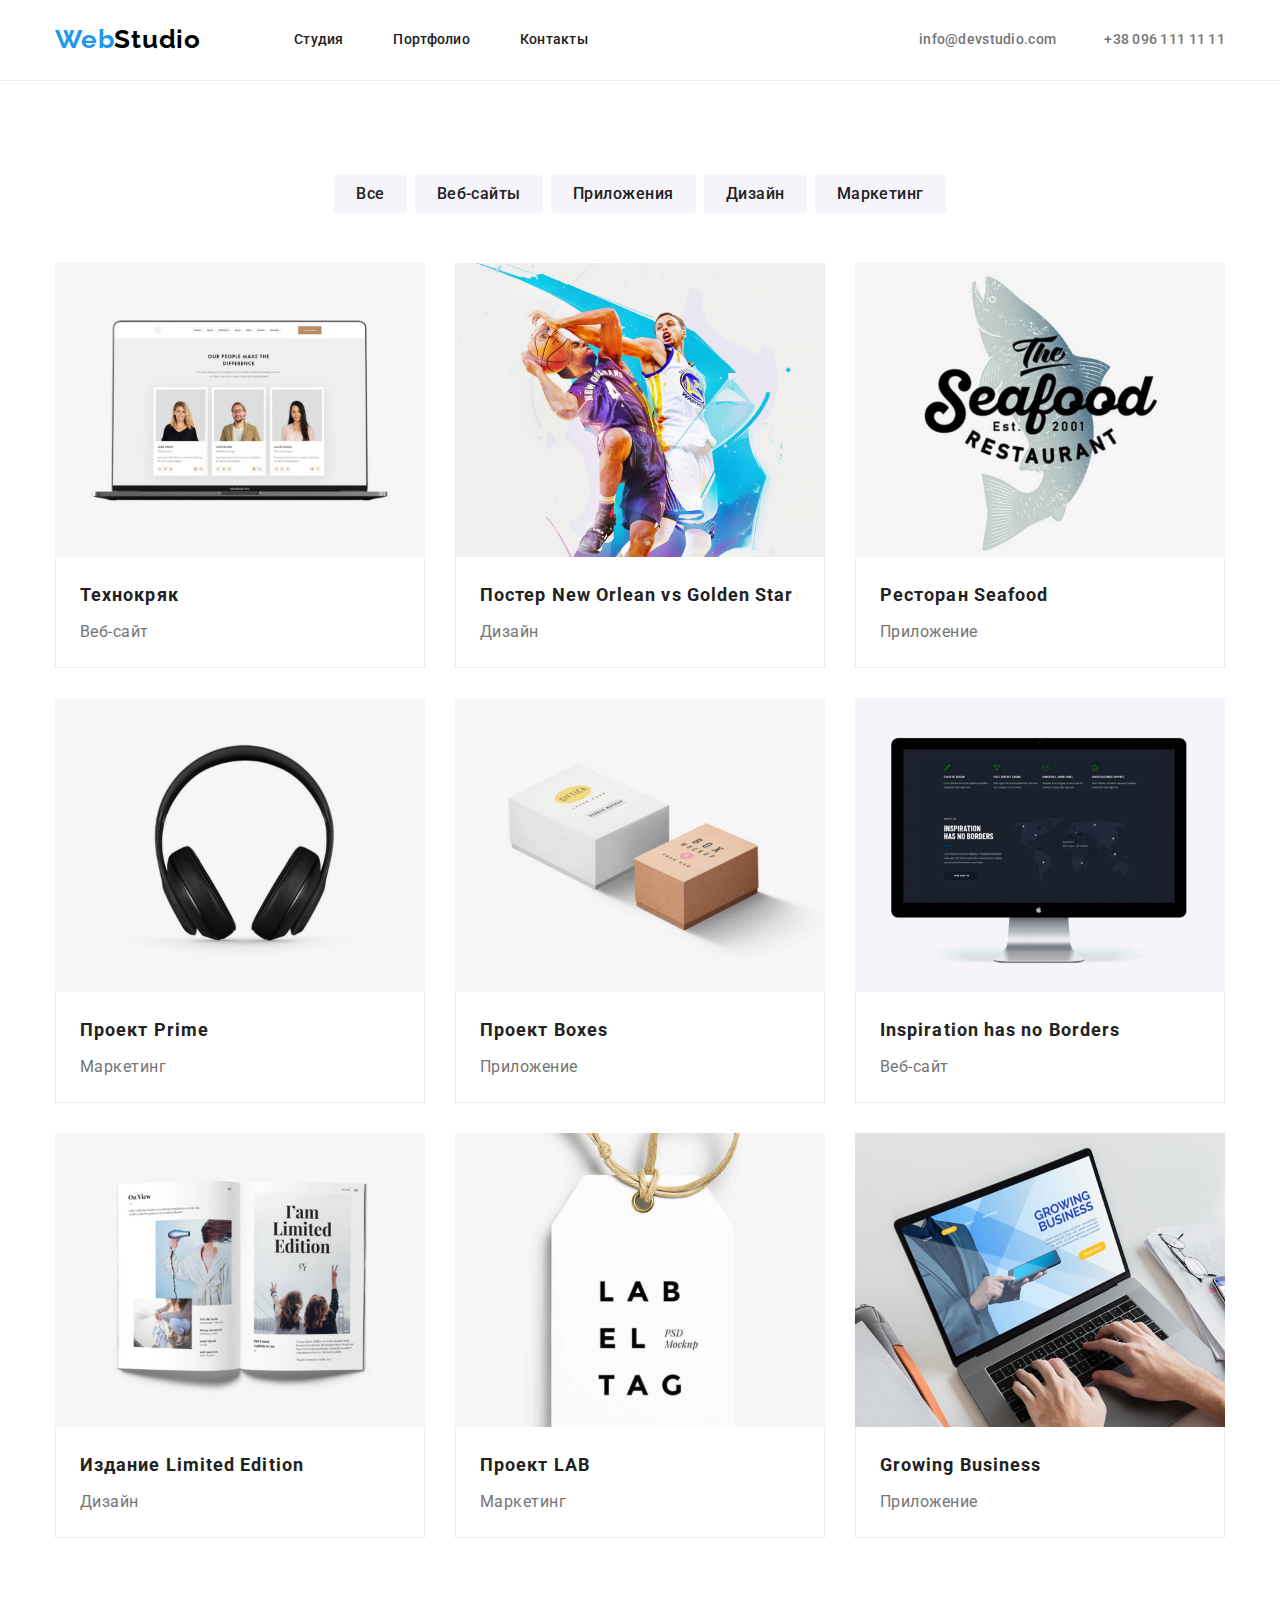
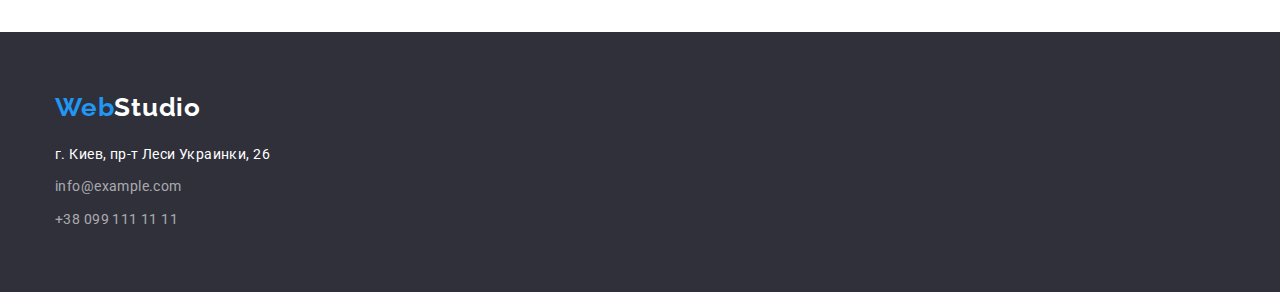
==== portfolio.html @ d11602b2 "Initial commit" ====
<!DOCTYPE html>
<html lang="en">
  <head>
    <meta charset="UTF-8" />
    <meta http-equiv="X-UA-Compatible" content="IE=edge" />
    <meta name="viewport" content="width=\, initial-scale=1.0" />
    <title>Document</title>
    <link
      rel="stylesheet"
      href="https://cdnjs.cloudflare.com/ajax/libs/modern-normalize/1.0.0/modern-normalize.min.css"
    />
    <link rel="stylesheet" href="css/styles.css" />
    <link rel="preconnect" href="https://fonts.googleapis.com" />
    <link rel="preconnect" href="https://fonts.gstatic.com" crossorigin />
    <link
      href="https://fonts.googleapis.com/css2?family=Raleway:wght@700&family=Roboto:wght@400;500;700;900&display=swap"
      rel="stylesheet"
    />
  </head>
  <body>
    <header>
      <div class="container">
        <a href="index.html" class="accent-logo"
          >Web<span class="header-logo">Studio</span></a
        >
        <nav>
          <ul class="site-nav">
            <li><a class="link" href="index.html">Студия</a></li>
            <li><a class="link" href="portfolio.html">Портфолио</a></li>
            <li><a class="link" href="">Контакты</a></li>
          </ul>
        </nav>
        <ul class="auth-nav">
          <li>
            <a class="link" href="mailto:info@devstudio.com"
              >info@devstudio.com</a
            >
          </li>
          <li>
            <a class="link" href="tel:+380961111111">+38 096 111 11 11</a>
          </li>
        </ul>
      </div>
    </header>
    <main>
      <section class="section">
        <div class="container">
          <ul class="portfolio-buttons">
            <li>
              <button class="portfolio-button" type="button">Все</button>
            </li>
            <li>
              <button class="portfolio-button" type="button">Веб-сайты</button>
            </li>
            <li>
              <button class="portfolio-button" type="button">Приложения</button>
            </li>
            <li>
              <button class="portfolio-button" type="button">Дизайн</button>
            </li>
            <li>
              <button class="portfolio-button" type="button">Маркетинг</button>
            </li>
          </ul>
          <ul class="portfolio-list">
            <li class="portfolio-item">
              <img
                src="images/portfolio/portfolio1.jpg"
                width="370"
                alt="Сторінка сайту"
              />
              <div>
                <h3 class="title">Технокряк</h3>
                <p class="description">Веб-сайт</p>
              </div>
            </li>
            <li class="portfolio-item">
              <img
                src="images/portfolio/portfolio2.jpg"
                width="370"
                alt="Постер"
              />
              <div>
                <h3 class="title">Постер New Orlean vs Golden Star</h3>
                <p class="description">Дизайн</p>
              </div>
            </li>
            <li class="portfolio-item">
              <img
                src="images/portfolio/portfolio3.jpg"
                width="370"
                alt="Вивіска"
              />
              <div>
                <h3 class="title">Ресторан Seafood</h3>
                <p class="description">Приложение</p>
              </div>
            </li>
            <li class="portfolio-item">
              <img
                src="images/portfolio/portfolio4.jpg"
                width="370"
                alt="Навушники"
              />
              <div>
                <h3 class="title">Проект Prime</h3>
                <p class="description">Маркетинг</p>
              </div>
            </li>
            <li class="portfolio-item">
              <img
                src="images/portfolio/portfolio5.jpg"
                width="370"
                alt="Коробки"
              />
              <div>
                <h3 class="title">Проект Boxes</h3>
                <p class="description">Приложение</p>
              </div>
            </li>
            <li class="portfolio-item">
              <img
                src="images/portfolio/portfolio6.jpg"
                width="370"
                alt="Монітор"
              />
              <div>
                <h3 class="title">Inspiration has no Borders</h3>
                <p class="description">Веб-сайт</p>
              </div>
            </li>
            <li class="portfolio-item">
              <img
                src="images/portfolio/portfolio7.jpg"
                width="370"
                alt="Журнал"
              />
              <div>
                <h3 class="title">Издание Limited Edition</h3>
                <p class="description">Дизайн</p>
              </div>
            </li>
            <li class="portfolio-item">
              <img
                src="images/portfolio/portfolio8.jpg"
                width="370"
                alt="Бірка"
              />
              <div>
                <h3 class="title">Проект LAB</h3>
                <p class="description">Маркетинг</p>
              </div>
            </li>
            <li class="portfolio-item">
              <img
                src="images/portfolio/portfolio9.jpg"
                width="370"
                alt="Ноутбук"
              />
              <div>
                <h3 class="title">Growing Business</h3>
                <p class="description">Приложение</p>
              </div>
            </li>
          </ul>
        </div>
      </section>
    </main>
    <footer>
      <div class="container">
        <a href="index.html" class="accent-logo"
          >Web<span class="footer-logo">Studio</span></a
        >
        <address>
          <ul class="contacts">
            <li>
              <a class="location" href="https://goo.gl/maps/zgAAQjGGRxUYH8686"
                >г. Киев, пр-т Леси Украинки, 26</a
              >
            </li>
            <li>
              <a href="mailto:info@example.com">info@example.com</a>
            </li>
            <li><a href="tel:+380991111111">+38 099 111 11 11</a></li>
          </ul>
        </address>
      </div>
    </footer>
  </body>
</html>
---- css/styles.css ----
:root {
  --primary-text-color: rgba(33, 33, 33, 1);
  --secondary-text-color: rgba(117, 117, 117, 1);
  --primary-bg-color: rgba(255, 255, 255, 1);
  --secondary-bg-color: rgba(47, 48, 58, 1);
  --button-bg-color: rgba(33, 150, 243, 1);
  --team-section-bg-color: rgba(245, 244, 250, 1);
}

h1,
h2,
h3,
h4,
h5,
h6 {
  margin: 0;
}

p {
  margin: 0;
}

ul {
  margin: 0;
  padding: 0;
  list-style: none;
}

a:link {
  text-decoration: none;
}

a:visited {
  text-decoration: none;
}

a:hover {
  text-decoration: none;
}

a:active {
  text-decoration: none;
}

.container {
  width: 1200px;
  margin: 0 auto;
  padding: 0 15px;
}

.section {
  padding-top: 94px;
  padding-bottom: 94px;
}

body {
  color: var(--primary-text-color);
  font-family: "Roboto";
}

header {
  border-bottom: 1px solid rgba(236, 236, 236, 1);
  padding-top: 24px;
  padding-bottom: 25px;
}

header div {
  display: flex;
  justify-content: space-between;
  align-items: center;
}

footer {
  background-color: var(--secondary-bg-color);
  padding-top: 60px;
  padding-bottom: 60px;
}

.accent-logo {
  color: var(--button-bg-color);
  font-family: Raleway;
  font-weight: 700;
  font-size: 26px;
  line-height: 1.19;
  letter-spacing: 0.03em;
}

.header-logo {
  color: rgba(0, 0, 0, 1);
}

.footer-logo {
  color: var(--primary-bg-color);
}

.main-title {
  background-color: var(--secondary-bg-color);
  padding-top: 200px;
  padding-bottom: 200px;
  text-align: center;
}

.order-button {
  background-color: var(--button-bg-color);
  color: var(--primary-bg-color);
  font-family: "Roboto";
  font-weight: 700;
  font-size: 16px;
  line-height: 1.87;
  letter-spacing: 0.06em;
  box-shadow: 0px 4px 4px rgba(0, 0, 0, 0.15);
  border-radius: 4px;
  border: 0;
  cursor: pointer;
  width: 200px;
  height: 50px;
}

.main-title .text {
  color: var(--primary-bg-color);
  font-weight: 900;
  font-size: 44px;
  line-height: 1.36;
  letter-spacing: 0.06em;
  text-transform: uppercase;
  width: 696px;
  margin: 0 auto 30px;
}

.site-nav {
  display: flex;
  justify-content: space-between;
  align-items: center;
  width: 294px;
  margin-right: 331px;
  margin-left: 93px;
}

.auth-nav {
  display: flex;
  justify-content: space-between;
  align-items: center;
  width: 307px;
}

.site-nav .link {
  color: var(--primary-text-color);
  font-weight: 500;
  font-size: 14px;
  line-height: 1.14;
  letter-spacing: 0.02em;
}

.site-nav .link:hover,
.site-nav .link:focus {
  color: var(--button-bg-color);
}

.auth-nav .link {
  color: var(--secondary-text-color);
  font-weight: 500;
  font-size: 14px;
  line-height: 1.14;
  letter-spacing: 0.02em;
}

.auth-nav .link:hover,
.auth-nav .link:focus {
  color: var(--button-bg-color);
}

.feature-list {
  display: flex;
  justify-content: space-between;
  align-items: center;
}

.feature-list li {
  width: 270px;
}

.feature-list .title {
  color: var(--primary-text-color);
  font-weight: 700;
  font-size: 14px;
  line-height: 1.14;
  letter-spacing: 0.03em;
  text-transform: uppercase;
  margin-bottom: 10px;
}

.feature-list .text {
  color: var(--secondary-text-color);
  font-size: 14px;
  line-height: 1.71;
  letter-spacing: 0.03em;
}

.about {
  padding-top: 0;
}

.about-title {
  color: var(--primary-text-color);
  font-weight: 700;
  font-size: 36px;
  line-height: 1.17;
  text-align: center;
  letter-spacing: 0.03em;
  margin-bottom: 50px;
}

.about-images {
  display: flex;
  justify-content: space-between;
  align-items: center;
}

.about-images img {
  display: block;
}

.team {
  background-color: var(--team-section-bg-color);
}

.team .title {
  color: var(--primary-text-color);
  font-weight: 700;
  font-size: 36px;
  line-height: 1.17;
  text-align: center;
  letter-spacing: 0.03em;
  margin-bottom: 50px;
}

.team-list {
  display: flex;
  justify-content: space-between;
  align-items: center;
}

.team-member {
  background-color: var(--primary-bg-color);
  box-shadow: 0px 1px 3px rgba(0, 0, 0, 0.12), 0px 1px 1px rgba(0, 0, 0, 0.14),
    0px 2px 1px rgba(0, 0, 0, 0.2);
  border-radius: 0px 0px 4px 4px;
  width: 270px;
}

.team-member div {
  padding: 30px 0;
}

.team-member .name {
  color: var(--primary-text-color);
  font-weight: 500;
  font-size: 16px;
  line-height: 1.19;
  text-align: center;
  letter-spacing: 0.03em;
  margin-bottom: 10px;
}

.team-member .position {
  color: var(--secondary-text-color);
  font-size: 16px;
  line-height: 1.19;
  text-align: center;
  letter-spacing: 0.03em;
}

.contacts {
  text-align: left;
  width: 231px;
  margin-top: 20px;
  margin-bottom: -9px;
}

.contacts li {
  margin-bottom: 9px;
}

.contacts a {
  color: rgba(255, 255, 255, 0.6);
  font-style: normal;
  font-size: 14px;
  line-height: 1.71;
  letter-spacing: 0.03em;
}

.contacts .location {
  color: var(--primary-bg-color);
}

.portfolio-buttons {
  display: flex;
  justify-content: center;
  align-items: center;
  margin-bottom: 50px;
}

.portfolio-buttons li {
  margin-right: 8px;
}

.portfolio-buttons li:last-child {
  margin-right: 0px;
}

.portfolio-button {
  background-color: var(--team-section-bg-color);
  color: var(--primary-text-color);
  font-family: "Roboto";
  font-weight: 500;
  font-size: 16px;
  line-height: 1.62;
  text-align: center;
  letter-spacing: 0.03em;
  border-radius: 4px;
  border: 0;
  padding: 6px 22px;
  cursor: pointer;
}

.portfolio-button:hover,
.portfolio-button:focus {
  color: var(--primary-bg-color);
  background-color: var(--button-bg-color);
  box-shadow: 0px 3px 1px rgba(0, 0, 0, 0.1), 0px 1px 2px rgba(0, 0, 0, 0.08),
    0px 2px 2px rgba(0, 0, 0, 0.12);
}

.portfolio-list {
  display: flex;
  flex-wrap: wrap;
  margin-right: -30px;
  margin-bottom: -30px;
}

.portfolio-item {
  margin-right: 30px;
  margin-bottom: 30px;
}

.portfolio-item img {
  display: block;
}

.portfolio-item div {
  border-width: 0px 1px 1px;
  border-style: solid;
  border-color: rgba(238, 238, 238, 1);
  padding: 20px 24px;
}

.portfolio-item .title {
  color: var(--primary-text-color);
  font-weight: 700;
  font-size: 18px;
  line-height: 2;
  letter-spacing: 0.06em;
  margin-bottom: 4px;
}

.portfolio-item .description {
  color: var(--secondary-text-color);
  font-size: 16px;
  line-height: 1.87;
  letter-spacing: 0.03em;
}
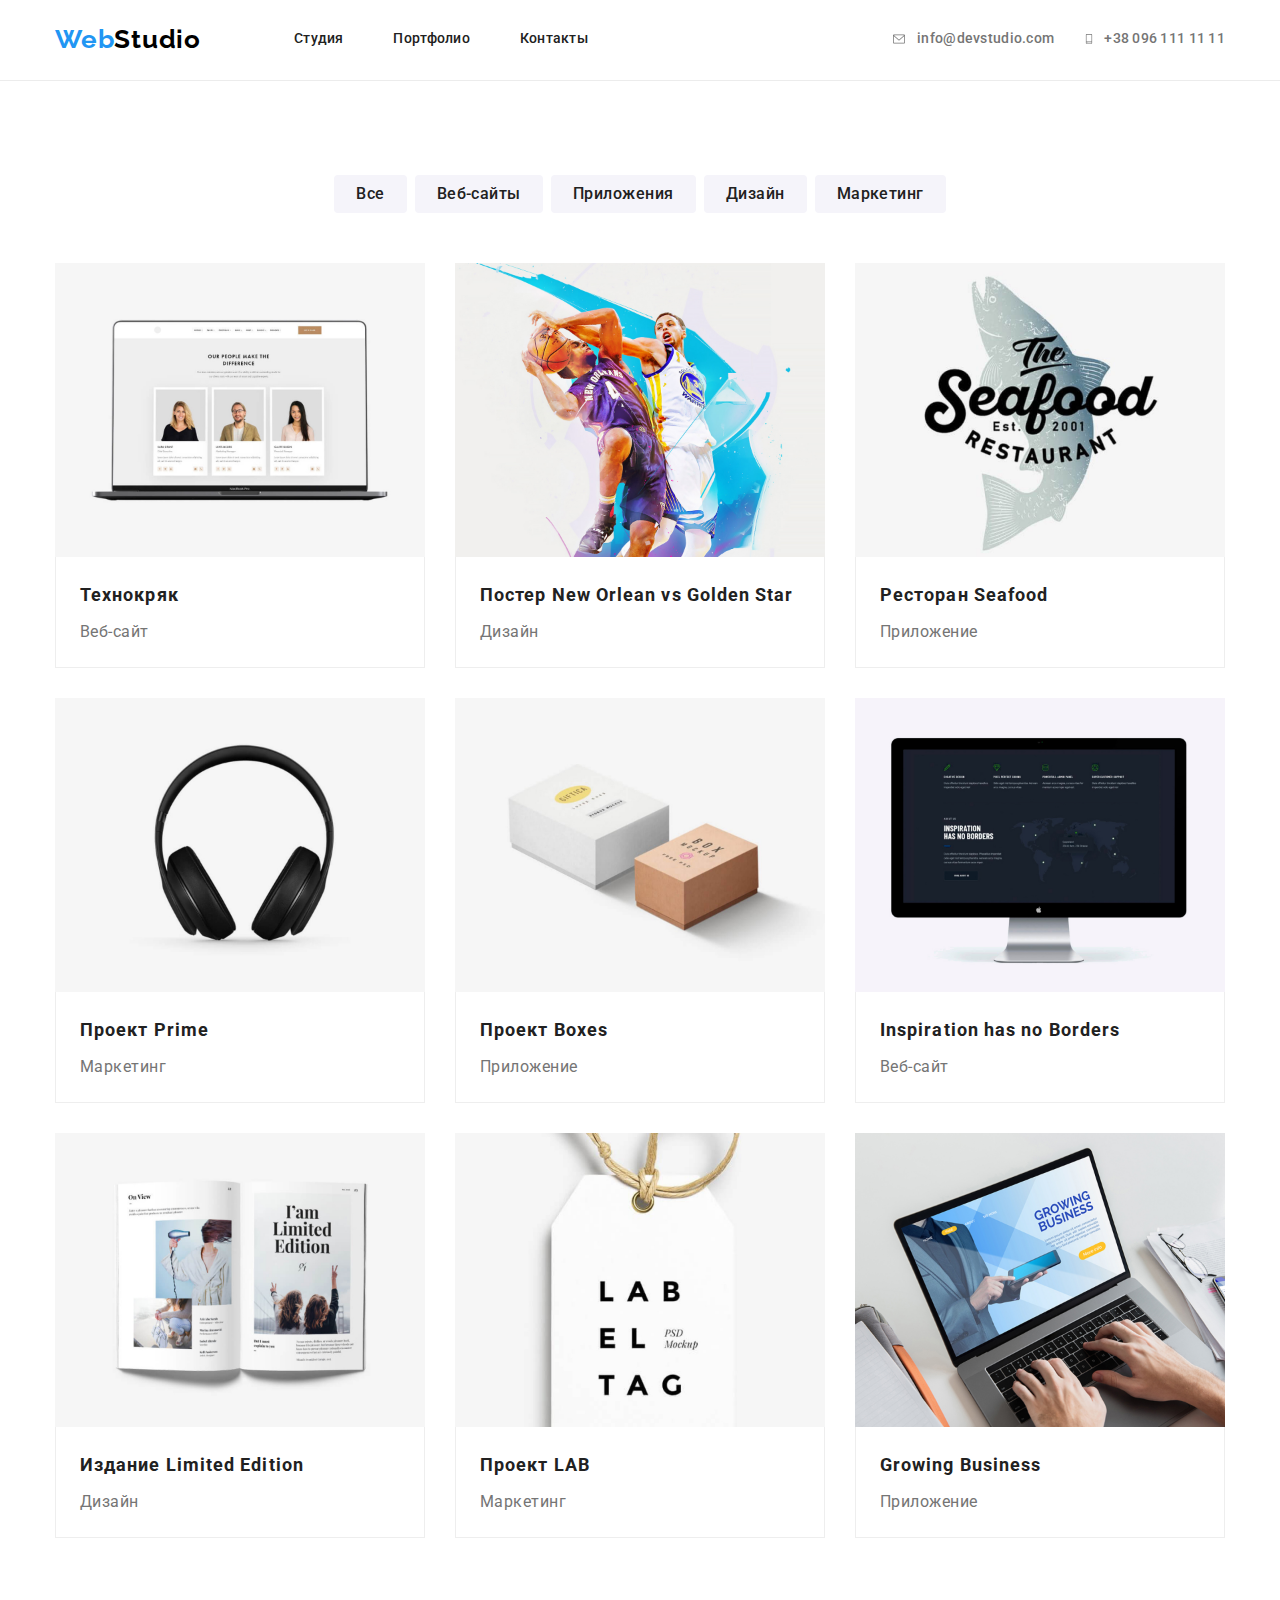
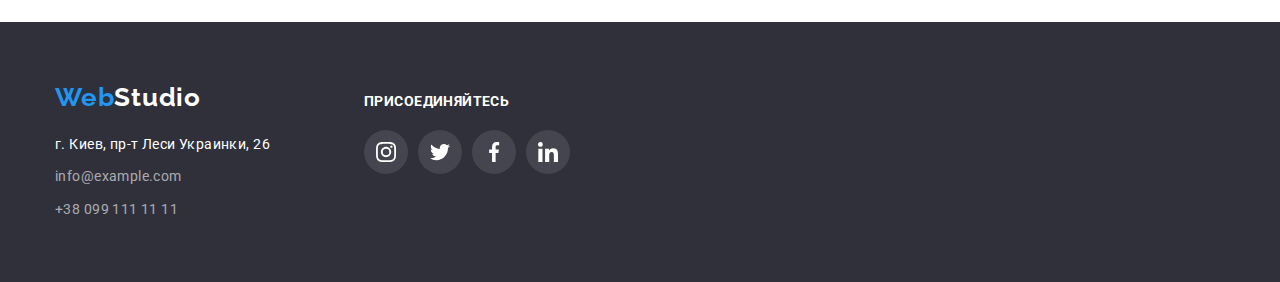
==== commit ae3a12bb: "Додано іконки в секції main та footer,додано градієнти, додано зображення до секції main-title." ====
--- a/portfolio.html
+++ b/portfolio.html
@@ -31,13 +31,21 @@
           </ul>
         </nav>
         <ul class="auth-nav">
-          <li>
-            <a class="link" href="mailto:info@devstudio.com"
-              >info@devstudio.com</a
+          <li class="studio-item">
+            <a class="link" href="mailto:info@devstudio.com">
+              <svg class="studio-icon" width="16" height="12">
+                <use href="./images/icons.svg#icon-mail"></use>
+              </svg>
+              info@devstudio.com</a
             >
           </li>
-          <li>
-            <a class="link" href="tel:+380961111111">+38 096 111 11 11</a>
+          <li class="studio-item">
+            <a class="link" href="tel:+380961111111">
+              <svg class="studio-icon" width="10" height="16">
+                <use href="./images/icons.svg#icon-phone"></use>
+              </svg>
+              +38 096 111 11 11</a
+            >
           </li>
         </ul>
       </div>
@@ -168,22 +176,81 @@
     </main>
     <footer>
       <div class="container">
-        <a href="index.html" class="accent-logo"
-          >Web<span class="footer-logo">Studio</span></a
-        >
-        <address>
-          <ul class="contacts">
-            <li>
-              <a class="location" href="https://goo.gl/maps/zgAAQjGGRxUYH8686"
-                >г. Киев, пр-т Леси Украинки, 26</a
-              >
-            </li>
-            <li>
-              <a href="mailto:info@example.com">info@example.com</a>
-            </li>
-            <li><a href="tel:+380991111111">+38 099 111 11 11</a></li>
-          </ul>
-        </address>
+        <div class="footer">
+          <div>
+            <a href="index.html" class="accent-logo"
+              >Web<span class="footer-logo">Studio</span></a
+            >
+            <address>
+              <ul class="contacts">
+                <li>
+                  <a
+                    class="location"
+                    href="https://goo.gl/maps/zgAAQjGGRxUYH8686"
+                    >г. Киев, пр-т Леси Украинки, 26</a
+                  >
+                </li>
+                <li>
+                  <a href="mailto:info@example.com">info@example.com</a>
+                </li>
+                <li><a href="tel:+380991111111">+38 099 111 11 11</a></li>
+              </ul>
+            </address>
+          </div>
+          <div class="container-join">
+            <h3 class="join">присоединяйтесь</h3>
+            <ul class="socials-list">
+              <li class="social-item">
+                <a
+                  class="social-link link"
+                  href=""
+                  target="blank"
+                  aria-label="icon-instagram іконка"
+                >
+                  <svg class="socials-icon" width="20" height="20">
+                    <use href="./images/icons.svg#icon-instagram"></use>
+                  </svg>
+                </a>
+              </li>
+              <li class="social-item">
+                <a
+                  class="social-link link"
+                  href=""
+                  target="blank"
+                  aria-label="icon-twitter іконка"
+                >
+                  <svg class="socials-icon" width="20" height="20">
+                    <use href="./images/icons.svg#icon-twitter"></use>
+                  </svg>
+                </a>
+              </li>
+              <li class="social-item">
+                <a
+                  class="social-link link"
+                  href=""
+                  target="blank"
+                  aria-label="icon-facebook іконка"
+                >
+                  <svg class="socials-icon" width="20" height="20">
+                    <use href="./images/icons.svg#icon-facebook"></use>
+                  </svg>
+                </a>
+              </li>
+              <li class="social-item">
+                <a
+                  class="social-link link"
+                  href=""
+                  target="blank"
+                  aria-label="icon-linkedin іконка"
+                >
+                  <svg class="socials-icon" width="20" height="20">
+                    <use href="./images/icons.svg#icon-linkedin"></use>
+                  </svg>
+                </a>
+              </li>
+            </ul>
+          </div>
+        </div>
       </div>
     </footer>
   </body>
--- a/css/styles.css
+++ b/css/styles.css
@@ -50,7 +50,7 @@
 
 .section {
   padding-top: 94px;
-  padding-bottom: 94px;
+  padding-bottom: 84px;
 }
 
 body {
@@ -83,6 +83,7 @@
   font-size: 26px;
   line-height: 1.19;
   letter-spacing: 0.03em;
+  margin-right: 93px;
 }
 
 .header-logo {
@@ -98,6 +99,11 @@
   padding-top: 200px;
   padding-bottom: 200px;
   text-align: center;
+  background-image: linear-gradient(#2f303a66, #2f303a66),
+    url(../images/index/img_overlay.jpg);
+  background-repeat: no-repeat;
+  background-position: center;
+  box-shadow: 0px 4px 4px rgba(0, 0, 0, 0.25);
 }
 
 .order-button {
@@ -132,15 +138,30 @@
   justify-content: space-between;
   align-items: center;
   width: 294px;
-  margin-right: 331px;
-  margin-left: 93px;
 }
 
 .auth-nav {
   display: flex;
   justify-content: space-between;
   align-items: center;
-  width: 307px;
+  margin-left: auto;
+}
+
+.studio-item + .studio-item {
+  margin-left: 30px;
+}
+
+.link {
+  display: flex;
+  justify-content: space-between;
+  align-items: center;
+
+  color: #757575;
+}
+
+.studio-icon {
+  margin-right: 10px;
+  fill: currentColor;
 }
 
 .site-nav .link {
@@ -179,6 +200,18 @@
   width: 270px;
 }
 
+.feature-icon .icons-list {
+  height: 120px;
+  width: 270px;
+  padding: 25px 100px;
+  background: #f5f4fa;
+  margin-bottom: 30px;
+}
+
+.icons-list {
+  background-color: #757575;
+}
+
 .feature-list .title {
   color: var(--primary-text-color);
   font-weight: 700;
@@ -268,6 +301,82 @@
   line-height: 1.19;
   text-align: center;
   letter-spacing: 0.03em;
+  margin-bottom: 16px;
+}
+
+.socials-list {
+  display: flex;
+  justify-content: center;
+  align-items: center;
+}
+
+.socials-list {
+  padding: 0 32px;
+}
+
+.social-link {
+  display: flex;
+  justify-content: center;
+  text-align: center;
+  width: 44px;
+  height: 44px;
+  background-color: #fff;
+  border-radius: 50%;
+}
+
+.social-link:hover {
+  background-color: var(--button-bg-color);
+}
+
+.social-link:hover svg {
+  fill: white;
+}
+
+.social-item svg {
+  fill: #757575;
+}
+
+.social-item + .social-item {
+  padding-left: 10px;
+}
+
+.companies .title {
+  text-align: center;
+  font-weight: 700;
+  font-size: 36px;
+  line-height: 1.16;
+  letter-spacing: 0.03em;
+  margin-bottom: 50px;
+}
+
+.clients-icon {
+  display: flex;
+  justify-content: space-between;
+  text-align: center;
+  align-items: center;
+}
+
+.clients-list {
+  display: inline-block;
+  border: 1px solid #afb1b8;
+  border-radius: 4px;
+  padding: 16px 32px;
+  width: 170px;
+  fill: #afb1b8;
+  cursor: pointer;
+}
+
+.clients-list:hover {
+  border-color: var(--button-bg-color);
+  fill: var(--button-bg-color);
+}
+
+.clients-list:hover .icons {
+  fill: var(--button-bg-color);
+}
+
+.clients-list + .clients-list {
+  margin-left: 30px;
 }
 
 .contacts {
@@ -343,6 +452,12 @@
   margin-bottom: 30px;
 }
 
+.portfolio-item:hover {
+  cursor: pointer;
+  box-shadow: 0px 1px 1px rgba(0, 0, 0, 0.12), 0px 4px 4px rgba(0, 0, 0, 0.06),
+    1px 4px 6px rgba(0, 0, 0, 0.16);
+}
+
 .portfolio-item img {
   display: block;
 }
@@ -369,3 +484,35 @@
   line-height: 1.87;
   letter-spacing: 0.03em;
 }
+
+.footer {
+  display: inline-flex;
+  align-items: baseline;
+}
+
+.container-join {
+  margin-left: 70px;
+  width: 206px;
+}
+
+.container-join .join {
+  font-weight: 700;
+  font-size: 14px;
+  line-height: 1.14;
+  letter-spacing: 0.03em;
+  text-transform: uppercase;
+  color: #ffffff;
+  margin-bottom: 20px;
+}
+
+.footer .social-link {
+  background: rgba(255, 255, 255, 0.1);
+}
+
+.footer .socials-icon {
+  fill: #ffffff;
+}
+
+.footer .social-link:hover {
+  background-color: var(--button-bg-color);
+}
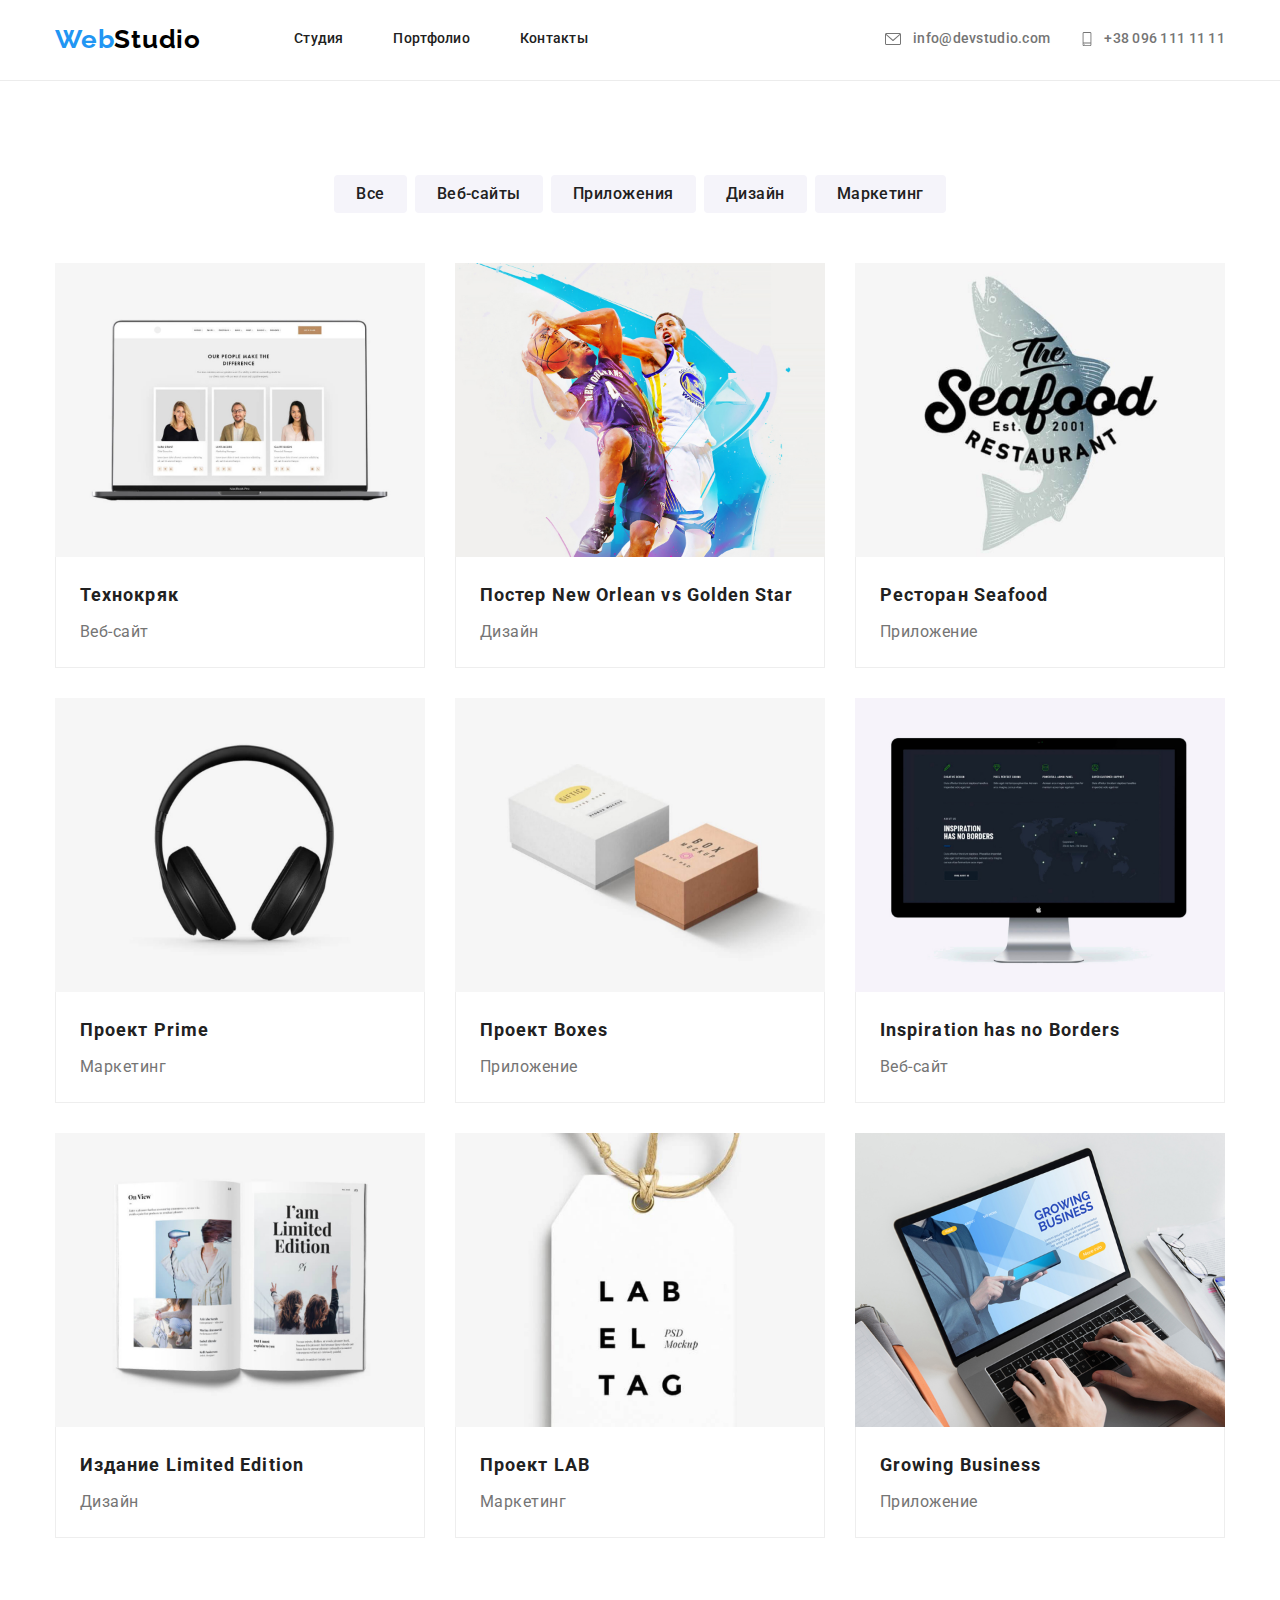
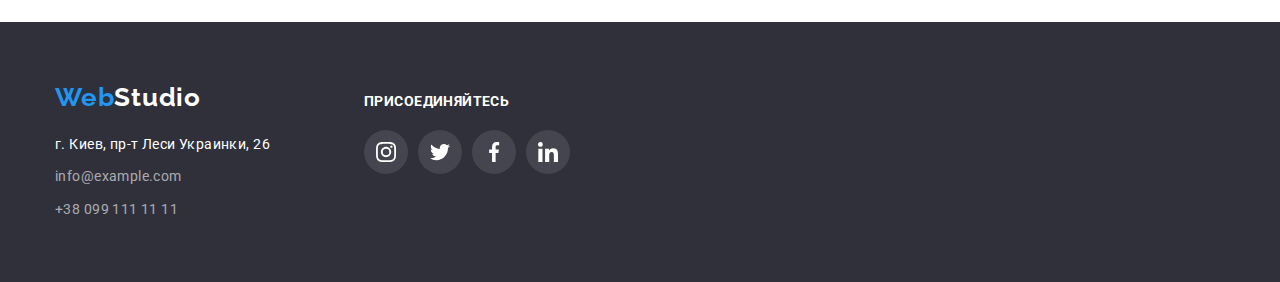
==== commit f44d058c: "Внесено зміни до завдання" ====
--- a/portfolio.html
+++ b/portfolio.html
@@ -33,7 +33,7 @@
         <ul class="auth-nav">
           <li class="studio-item">
             <a class="link" href="mailto:info@devstudio.com">
-              <svg class="studio-icon" width="16" height="12">
+              <svg class="studio-icon" width="20" height="16">
                 <use href="./images/icons.svg#icon-mail"></use>
               </svg>
               info@devstudio.com</a
@@ -41,7 +41,7 @@
           </li>
           <li class="studio-item">
             <a class="link" href="tel:+380961111111">
-              <svg class="studio-icon" width="10" height="16">
+              <svg class="studio-icon" width="14" height="20">
                 <use href="./images/icons.svg#icon-phone"></use>
               </svg>
               +38 096 111 11 11</a
--- a/css/styles.css
+++ b/css/styles.css
@@ -201,15 +201,13 @@
 }
 
 .feature-icon .icons-list {
+  display: flex;
+  justify-content: center;
+  align-items: center;
   height: 120px;
   width: 270px;
-  padding: 25px 100px;
-  background: #f5f4fa;
+  background-color: #f5f4fa;
   margin-bottom: 30px;
-}
-
-.icons-list {
-  background-color: #757575;
 }
 
 .feature-list .title {
@@ -310,10 +308,6 @@
   align-items: center;
 }
 
-.socials-list {
-  padding: 0 32px;
-}
-
 .social-link {
   display: flex;
   justify-content: center;
@@ -324,20 +318,22 @@
   border-radius: 50%;
 }
 
-.social-link:hover {
+.social-link:hover,
+.social-link:focus {
   background-color: var(--button-bg-color);
 }
 
-.social-link:hover svg {
+.social-link:hover svg,
+.social-link:focus svg {
   fill: white;
 }
 
 .social-item svg {
-  fill: #757575;
+  fill: #afb1b8;
 }
 
 .social-item + .social-item {
-  padding-left: 10px;
+  margin-left: 10px;
 }
 
 .companies .title {
@@ -356,23 +352,29 @@
   align-items: center;
 }
 
-.clients-list {
-  display: inline-block;
+.clients-icon .icons {
+  display: flex;
+  justify-content: center;
+  align-items: center;
   border: 1px solid #afb1b8;
   border-radius: 4px;
-  padding: 16px 32px;
+  height: 92px;
   width: 170px;
+}
+
+.clients-icon svg {
   fill: #afb1b8;
-  cursor: pointer;
-}
-
-.clients-list:hover {
-  border-color: var(--button-bg-color);
-  fill: var(--button-bg-color);
-}
-
-.clients-list:hover .icons {
-  fill: var(--button-bg-color);
+}
+
+.clients-icon .icons:hover,
+.clients-icon .icons:focus {
+  border-color: #2196f3;
+  fill: #2196f3;
+}
+
+.clients-icon .icons:hover svg,
+.clients-icon .icons:focus svg {
+  fill: #2196f3;
 }
 
 .clients-list + .clients-list {
@@ -513,6 +515,7 @@
   fill: #ffffff;
 }
 
-.footer .social-link:hover {
+.footer .social-link:hover,
+.footer .social-link:focus {
   background-color: var(--button-bg-color);
 }
